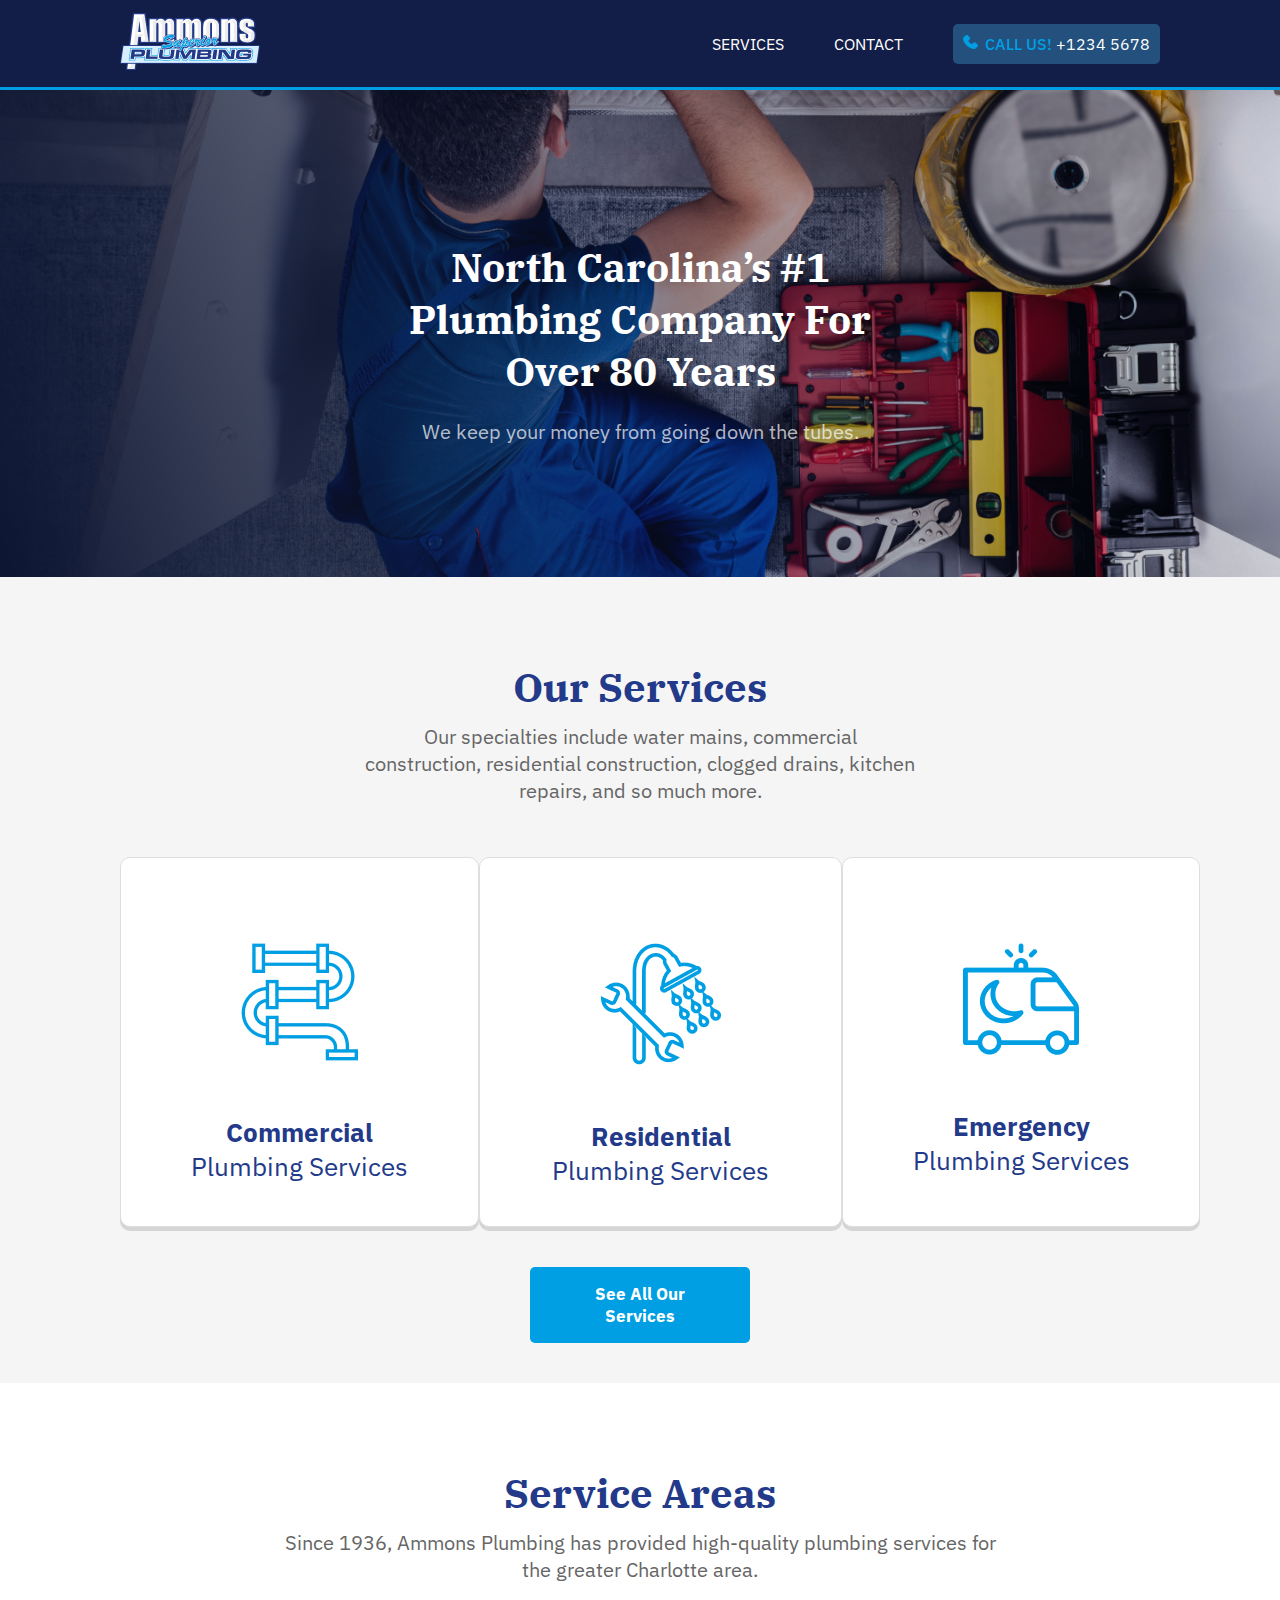
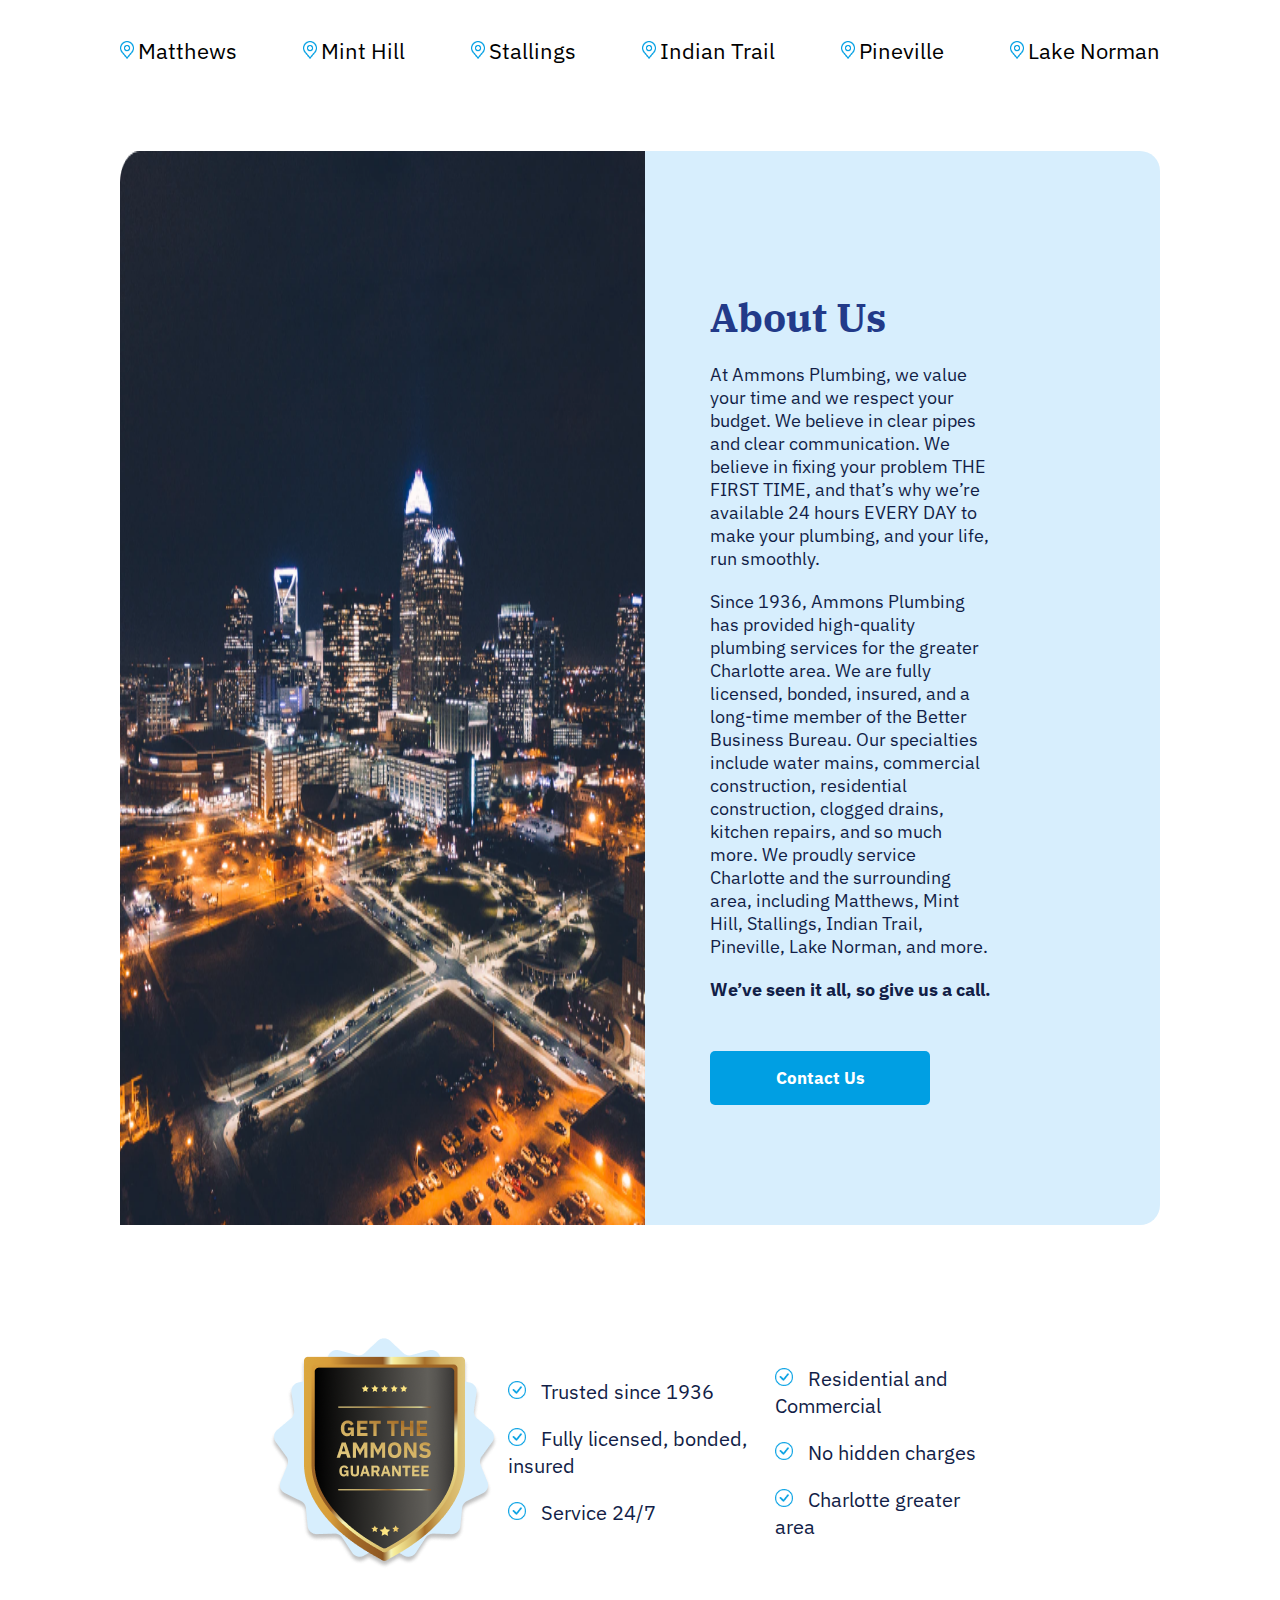
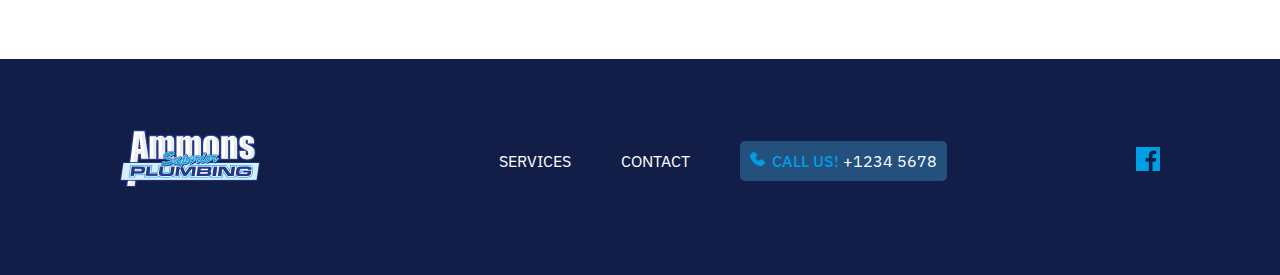
==== proyecto-nat/index.html @ 64bc2a60 "primer commit" ====
<!DOCTYPE html>
<html lang="en">

<head>
	<meta charset="UTF-8">
	<meta http-equiv="X-UA-Compatible" content="IE=edge">
	<meta name="viewport" content="width=device-width, initial-scale=1.0">
	<title>Ammons Superior Plumbing</title>
	<link rel="stylesheet" href="css/style.css">
	<link rel="preconnect" href="https://fonts.googleapis.com">
	<link rel="preconnect" href="https://fonts.gstatic.com" crossorigin>
	<link
		href="https://fonts.googleapis.com/css2?family=IBM+Plex+Sans:wght@400;500&family=IBM+Plex+Serif:wght@700&display=swap"
		rel="stylesheet">
</head>

<body>
	<header>
		<div class="inner-container">
			<a href="index.html" class="home-link"><img src="img/ammons-plumbing.png" alt="company logo"></a>
			<nav class="main-nav">
				<ul class="ul-nav">
					<li><a href="services.html">Services</a></li>
					<li><a href="contact.html">Contact</a></li>
					<li class="icon-telephone"><a href=""><strong>CALL US!</strong> +1234 5678</a></li>
				</ul>
			</nav>
		</div>
	</header>
	<main>
		<section id="first-section-home">
			<div class="inner-container" id="text-home">
				<h1 id="h1-home">North Carolina’s #1 Plumbing Company For Over 80 Years</h1>
				<p id="first-home-paragraph">We keep your money from going down the tubes.</p>
			</div>
		</section>
		<section id="snd-section-home">
			<div class="inner-container">
				<article class="article-home">
					<h2 class="h2-home">Our Services</h2>
					<p id="snd-home-paragraph">Our specialties include water mains, commercial construction, residential
						construction, clogged
						drains,
						kitchen repairs, and so much more.</p>
				</article>
				<ul id="ul-home">
					<li>
						<figure>
							<img src="img/icon-commercial.png" alt="tubes icon" class="icon-services">
							<figcaption class="figc-services">
								<strong>Commercial</strong>
								<p>Plumbing Services</p>
							</figcaption>
						</figure>
					</li>
					<li>
						<figure>
							<img src="img/icon-residential.png" alt="tools icon" class="icon-services">
							<figcaption class="figc-services">
								<strong>Residential</strong>
								<p>Plumbing Services</p>
							</figcaption>
						</figure>
					</li>
					<li>
						<figure>
							<img src="img/icon-emergency.png" alt="emergency car icon" class="icon-services">
							<figcaption class="figc-services">
								<strong>Emergency</strong>
								<p>Plumbing Services</p>
							</figcaption>
						</figure>
					</li>
				</ul>
				<a href="services.html" class="bttn-home">
					<p class="button">See All Our Services</p>
				</a>
			</div>
		</section>
		<section id="third-section-home">
			<div class="inner-container">
				<article class="article-home" id="special-article-home">
					<h2 class="h2-home">Service Areas</h2>
					<p id="trd-home-paragraph">Since 1936, Ammons Plumbing has provided high-quality plumbing services
						for the greater Charlotte
						area.
					</p>
				</article>
				<ul id="ul-zones">
					<li class="icon-here">Matthews</li>
					<li class="icon-here">Mint Hill</li>
					<li class="icon-here">Stallings</li>
					<li class="icon-here">Indian Trail</li>
					<li class="icon-here">Pineville</li>
					<li class="icon-here">Lake Norman</li>
				</ul>
				<section id="section-about-us">
					<img src="img/picture-city.png" alt="picture from a city at night" id="img-city">
					<article id="article-about-us">
						<h3>About Us</h3>
						<p class="frd-home-paragraph">
							At Ammons Plumbing, we value your time and we respect your budget. We believe in clear pipes
							and
							clear communication. We believe in fixing your problem THE FIRST TIME, and that’s why we’re
							available 24 hours EVERY DAY to make your plumbing, and your life, run smoothly.
						</p>
						<p class="frd-home-paragraph">
							Since 1936, Ammons Plumbing has provided high-quality plumbing services for the greater
							Charlotte
							area. We are fully licensed, bonded, insured, and a long-time member of the Better Business
							Bureau.
							Our specialties include water mains, commercial construction, residential construction,
							clogged
							drains, kitchen repairs, and so much more. We proudly service Charlotte and the surrounding
							area,
							including Matthews, Mint Hill, Stallings, Indian Trail, Pineville, Lake Norman, and more.
						</p>
						<p class="frd-home-paragraph">
							<strong id="strong-about-us">We’ve seen it all, so give us a call.</strong>
						</p>
						<a href="contact.html" class="bttn-home" id="bttn-contact">Contact Us</a>
					</article>
				</section>
			</div>
		</section>
		<section id="section-guarantee">
			<div class="inner-container">
				<article id="article-guarantee-home" >
					<img src="img/ammons-guarantee.png" alt="Ammons guarantee logo." id="img-guarantee">
					<ul class="ul-guarantee">
						<li class="icon-check">Trusted since 1936</li>
						<li class="icon-check">Fully licensed, bonded, insured</li>
						<li class="icon-check">Service 24/7</li>
					</ul>	
					<ul class="ul-guarantee">
						<li class="icon-check">Residential and Commercial</li>
						<li class="icon-check">No hidden charges</li>
						<li class="icon-check">Charlotte greater area</li>
					</ul>
				</article>
			</div>
		</section>
	</main>

	<footer id="footer">
		<div class="inner-container">
			<a href="index.html" class="home-link"><img src="img/ammons-plumbing.png" alt="company logo"></a>
			<nav class="main-nav">
				<ul class="ul-nav">
					<li><a href="services.html">Services</a></li>
					<li><a href="contact.html">Contact</a></li>
					<li class="icon-telephone"><a href=""><strong>CALL US!</strong> +1234 5678</a></li>
				</ul>
			</nav>
			<a href="https://www.facebook.com/ammonsplumbing" target="_blank"><img src="img/icon-facebook.png"
					alt="facebook icon"></a>
		</div>
	</footer>

</body>

</html>
---- proyecto-nat/css/style.css ----
* {
	margin: 0;
	padding: 0;
	box-sizing: border-box;
	list-style: none;
	text-decoration: none;
	border: none;
	outline: none;
	scroll-behavior: smooth;
}

/*
p {
	width: calc((100% - 52px) / 3);
}

*/

.inner-container {
	max-width: 1440px;
	margin: 0 auto;
}

.icon-here::before, .icon-check::before, .icon-telephone::before, .icon-check-star::before {
	content: "";
	display: inline-block;
	background-size: contain;
	background-repeat: no-repeat;
}

.icon-here::before {
	background-image: url('../img/icon-here.png');
	width: 18px;
	height: 18px;
}

.icon-check::before {
	background-image: url('../img/icon-check.png');
	width: 18px;
	height: 18px;
	padding-right: 15px;
}

.icon-telephone::before {
	background-image: url('../img/icon-telephone.png');
	width: 15px;
	height: 15px;
}

.icon-check-star::before {
	background-image: url('../img/icon-check-star.png');
	width: 15px;
	height: 15px;
}

details summary img.icon-close {
	display: none;
}

details[open] summary img.icon-close {
	display: inline;
}

details[open] summary img.icon-open {
	display: none;
}

input[type=number]::-webkit-inner-spin-button, 
input[type=number]::-webkit-outer-spin-button {
	-webkit-appearance: none;
	margin: 0;
}

input[type=number] {
	appearance: textfield;
}

header .inner-container, 
footer .inner-container {
	display: flex;
	flex-direction: row;
	justify-content: space-between;
	align-items: center;
}

header, 
footer {
	background-color: #121E47;
	text-transform: uppercase;
	font-family: 'IBM Plex Sans', sans-serif;
	font-size: 16px;
}

header {
	border-bottom: 3px solid #009FE3;
	padding: 13px 120px;
}

section {
	padding: 0 120px;
}

footer {
	padding: 71px 120px 84px 120px;
}

a {
	color: #ffffff;
}

.ul-nav {
	display: flex;
	flex-direction: row;
	align-items: center;
}

.ul-nav li {
	margin-left: 50px;
}

.ul-nav li strong {
	font-weight: 500;
	margin-left: 7px;
	color: #009FE3;
}

.main-nav .ul-nav .icon-telephone {
	background: rgba(76, 200, 252, 0.3);
	border-radius: 5px;
	padding: 10px;
}

#first-section-home, #first-section-services {
	background-repeat: no-repeat;
	height: 487px;
	background-size: cover;
	background-position-y: 25%;
}

#first-section-home {
	background-image: url('../img/picture-worker.png');
	text-align: center;
}

/* por qué me queda diferente la imagen si tiene los mismos estilos que la de la home? */

#first-section-services {
	background-image: url('../img/picture-sink.png');
}

#first-section-contact {
	background-color: #009FE3;
}

h1, h2, h3 {
	font-family: 'IBM Plex Serif', serif;
	font-size: 40px;
}

#h1-home {
	padding: 151px 250px 21px;
	color: #ffffff;
}

#h1-services {
	padding: 121px 90px 300px 0;
	color: #ffffff;
}

#h1-contact {
	padding: 35px 108px 170px 10px;
	white-space: nowrap;
	color: #ffffff;
}

.h2-home, h3 {
	color: #223A89;
	padding: 0 0 10px;
}

#first-home-paragraph, 
#snd-home-paragraph, 
#trd-home-paragraph {
	font-family: 'IBM Plex Sans', sans-serif;
	font-size: 20px;
}

#first-home-paragraph {
	color: rgba(255, 255, 255, 0.7);
}

#snd-home-paragraph, #trd-home-paragraph {
	color: #666666;
}

.frd-home-paragraph {
	font-family: 'IBM Plex Sans', sans-serif;
	font-size: 18px;
	color: #121E47;
	padding: 10px 0;
}

#first-contact-paragraph, #first-services-paragraph {
	font-family: 'IBM Plex Sans', sans-serif;
	font-size: 26px;
	color: #ffffff;
	text-align: left;
}

#first-services-paragraph {
	padding: 136px 125px 140px 147px;
}

#first-contact-paragraph {
	padding: 95px 120px 80px 80px;
}

#services-presentation, #contact-presentation {
	display: flex;
	flex-direction: row;
	justify-content: space-between;
	align-items: center;
}

#snd-section-home {
	background-color: #F5F5F5;
}

.article-home {
	text-align: center;
	padding: 84px 245px 53px;
}

#special-article-home {
	padding: 84px 160px 53px;
}

#ul-home {
	display: flex;
	flex-direction: row;
	justify-content: space-around;
}

.icon-services {
	padding: 85px 120px 50px;
}

figcaption {
	font-family: 'IBM Plex Sans', sans-serif;
	font-size: 26px;
	color: #223A89;
	text-align: center;
	display: flex;
	flex-direction: column;
}

figure {
	background: #FFFFFF;
	border: 1px solid #DEDEDE;
	box-sizing: border-box;
	box-shadow: 0px 4px 0px rgba(0, 0, 0, 0.13);
	border-radius: 10px;
	height: 370px;
}

.bttn-home {
	display: flex;
	justify-content: center;
}

a .button, 
#bttn-contact {
	background-color: #009FE3;
	font-family: 'IBM Plex Sans', sans-serif;
	font-size: 17px;
	text-align: center;
	font-weight: 700;
	width: 220px;
	border-radius: 5px;
	padding: 16px 30px;
}

a .button {
	margin: 40px;
}

#bttn-contact {
	margin: 40px 0;
}

.icon-here {
	font-family: 'IBM Plex Sans', sans-serif;
	font-weight: 400;
	font-size: 22px;
}

#ul-zones {
	display: flex;
	justify-content: space-between;
	padding: 0 0 86px;
}

#section-about-us {
	display: flex;
	justify-content: left;
	margin: 0;
	padding: 0;

}

#article-about-us {
	padding: 140px 167px 80px 65px;
	background: #D7EEFD;
	border-radius: 0 20px 20px 0;
	
}

#strong-about-us {
	padding-top: 10px;
}

#article-guarantee-home {
	display: flex;
	justify-content: space-between;
	align-items: center;
	padding: 110px 150px 90px;
}

.icon-check {
	color: #121E47;
	font-family: 'IBM Plex Sans', sans-serif;
	font-weight: 400;
	font-size: 20px;
	padding: 10px;
}
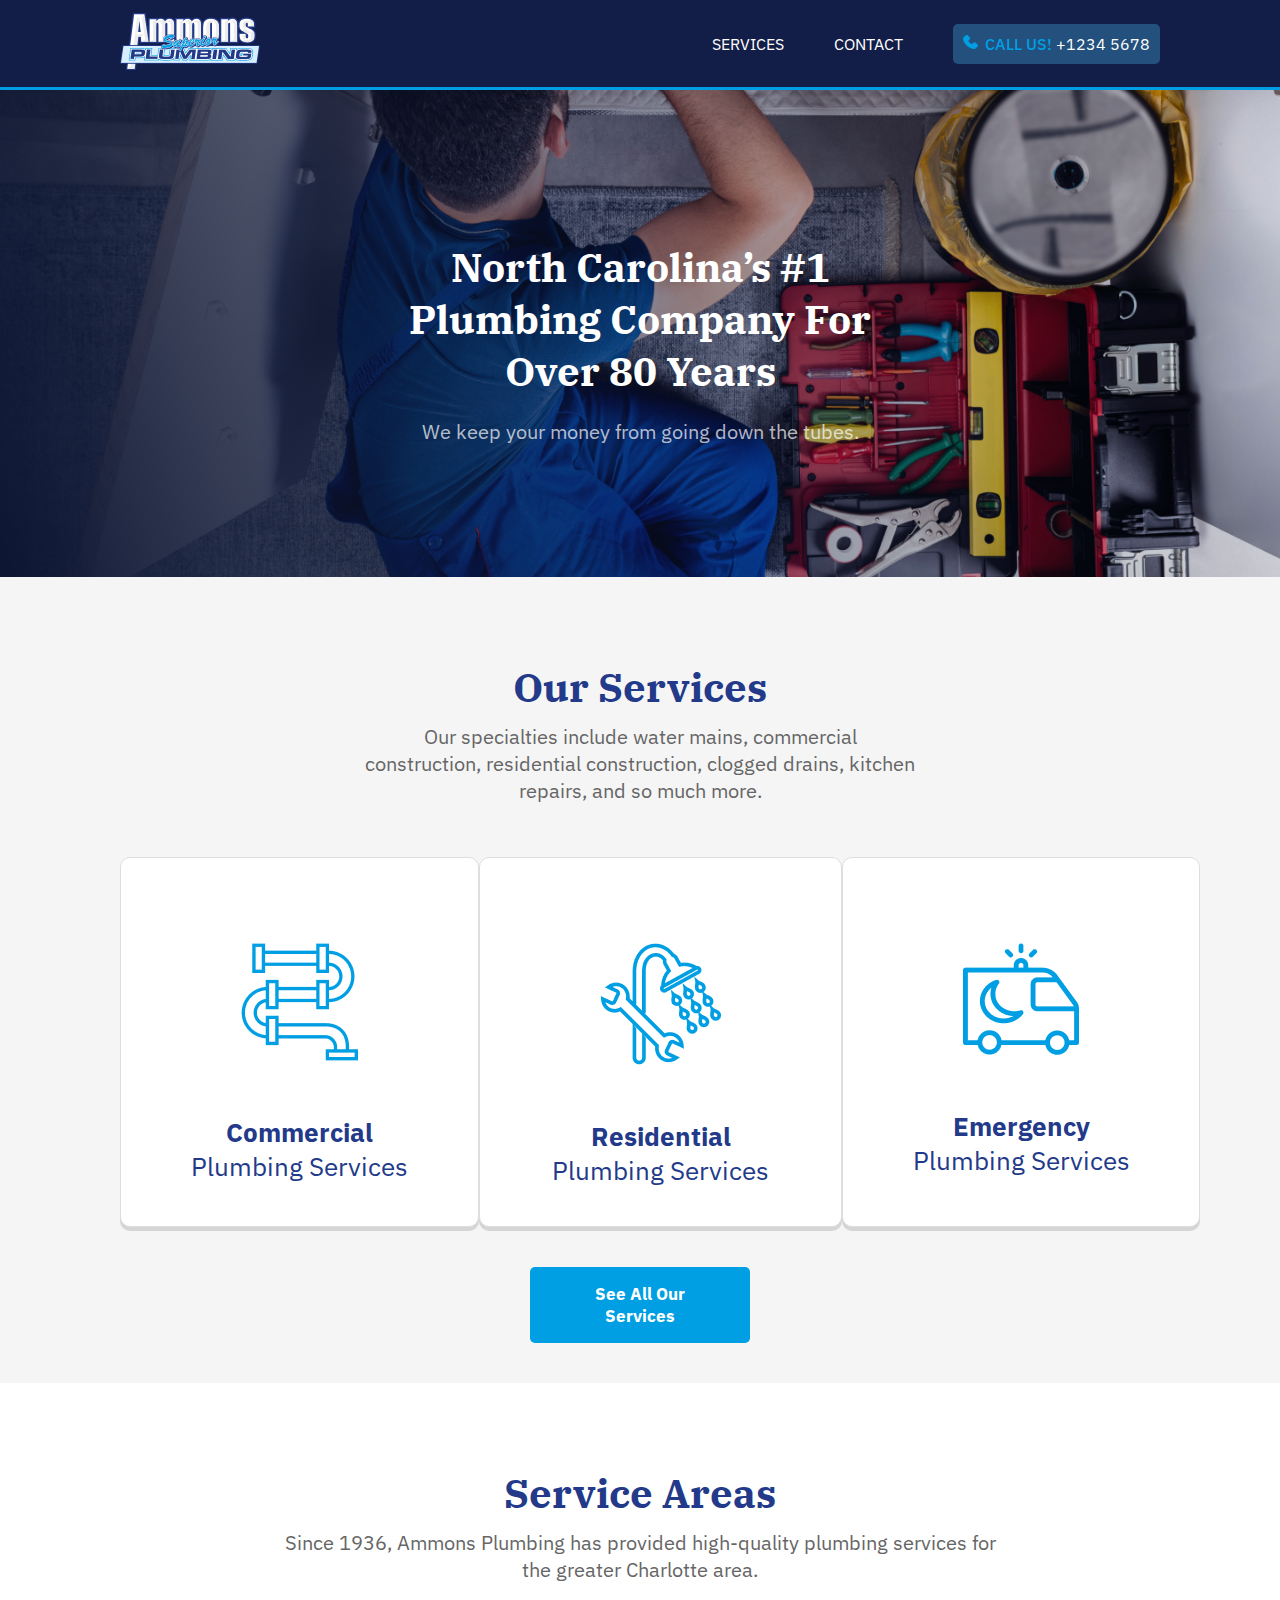
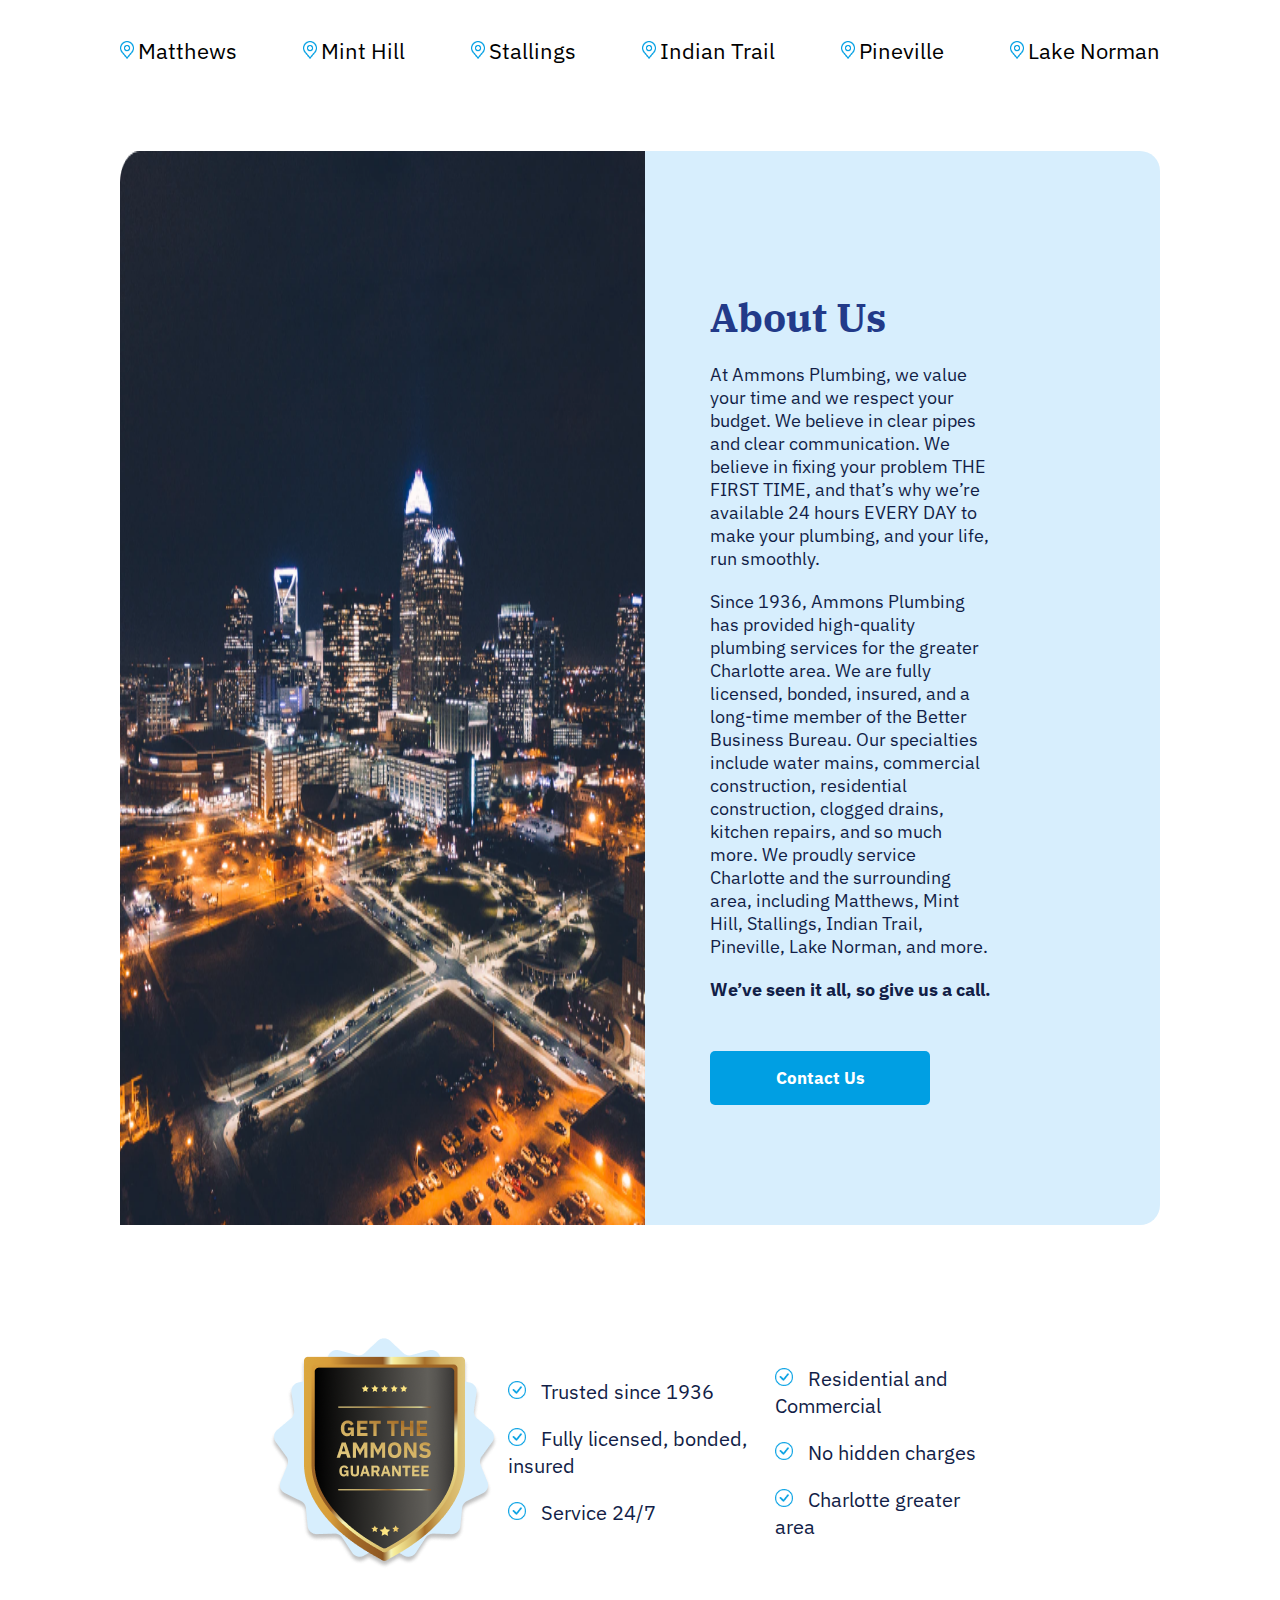
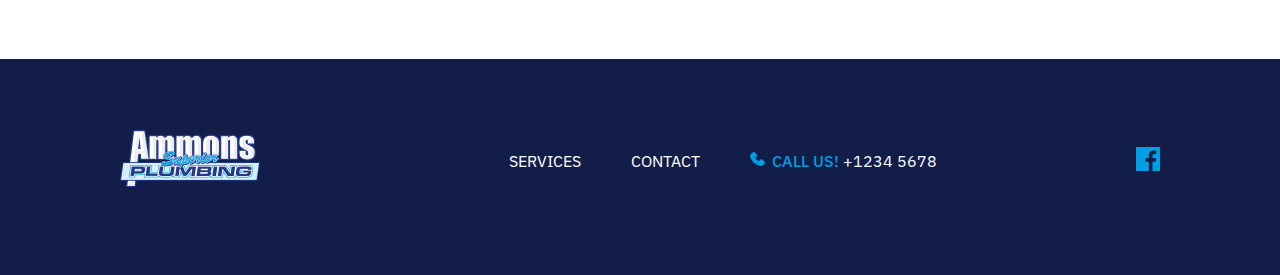
==== commit 3b53edae: "listas services primera tanda" ====
--- a/proyecto-nat/index.html
+++ b/proyecto-nat/index.html
@@ -145,7 +145,7 @@
 	<footer id="footer">
 		<div class="inner-container">
 			<a href="index.html" class="home-link"><img src="img/ammons-plumbing.png" alt="company logo"></a>
-			<nav class="main-nav">
+			<nav class="main-foot">
 				<ul class="ul-nav">
 					<li><a href="services.html">Services</a></li>
 					<li><a href="contact.html">Contact</a></li>
--- a/proyecto-nat/css/style.css
+++ b/proyecto-nat/css/style.css
@@ -130,7 +130,8 @@
 	padding: 10px;
 }
 
-#first-section-home, #first-section-services {
+#first-section-home, 
+#first-section-services {
 	background-repeat: no-repeat;
 	height: 487px;
 	background-size: cover;
@@ -332,4 +333,33 @@
 	font-weight: 400;
 	font-size: 20px;
 	padding: 10px;
+}
+
+.ul-services {
+	padding-top: 100px;
+}
+
+.li-services {
+	display: flex;
+	justify-content: left;
+	color: #223A89;
+	font-size: 23px;
+	font-family: 'IBM Plex Serif', serif;
+	font-weight: 700;
+}
+
+details {
+	padding: 0 0 45px;
+	Width: 586px;
+}
+
+.text-services {
+	color: #666666;
+	font-family: 'IBM Plex Sans', sans-serif;
+	font-weight: 400;
+	font-size: 16px;
+	text-align: left;
+	Width: 586px;
+	Height: 86px;
+	padding-top: 15px;
 }